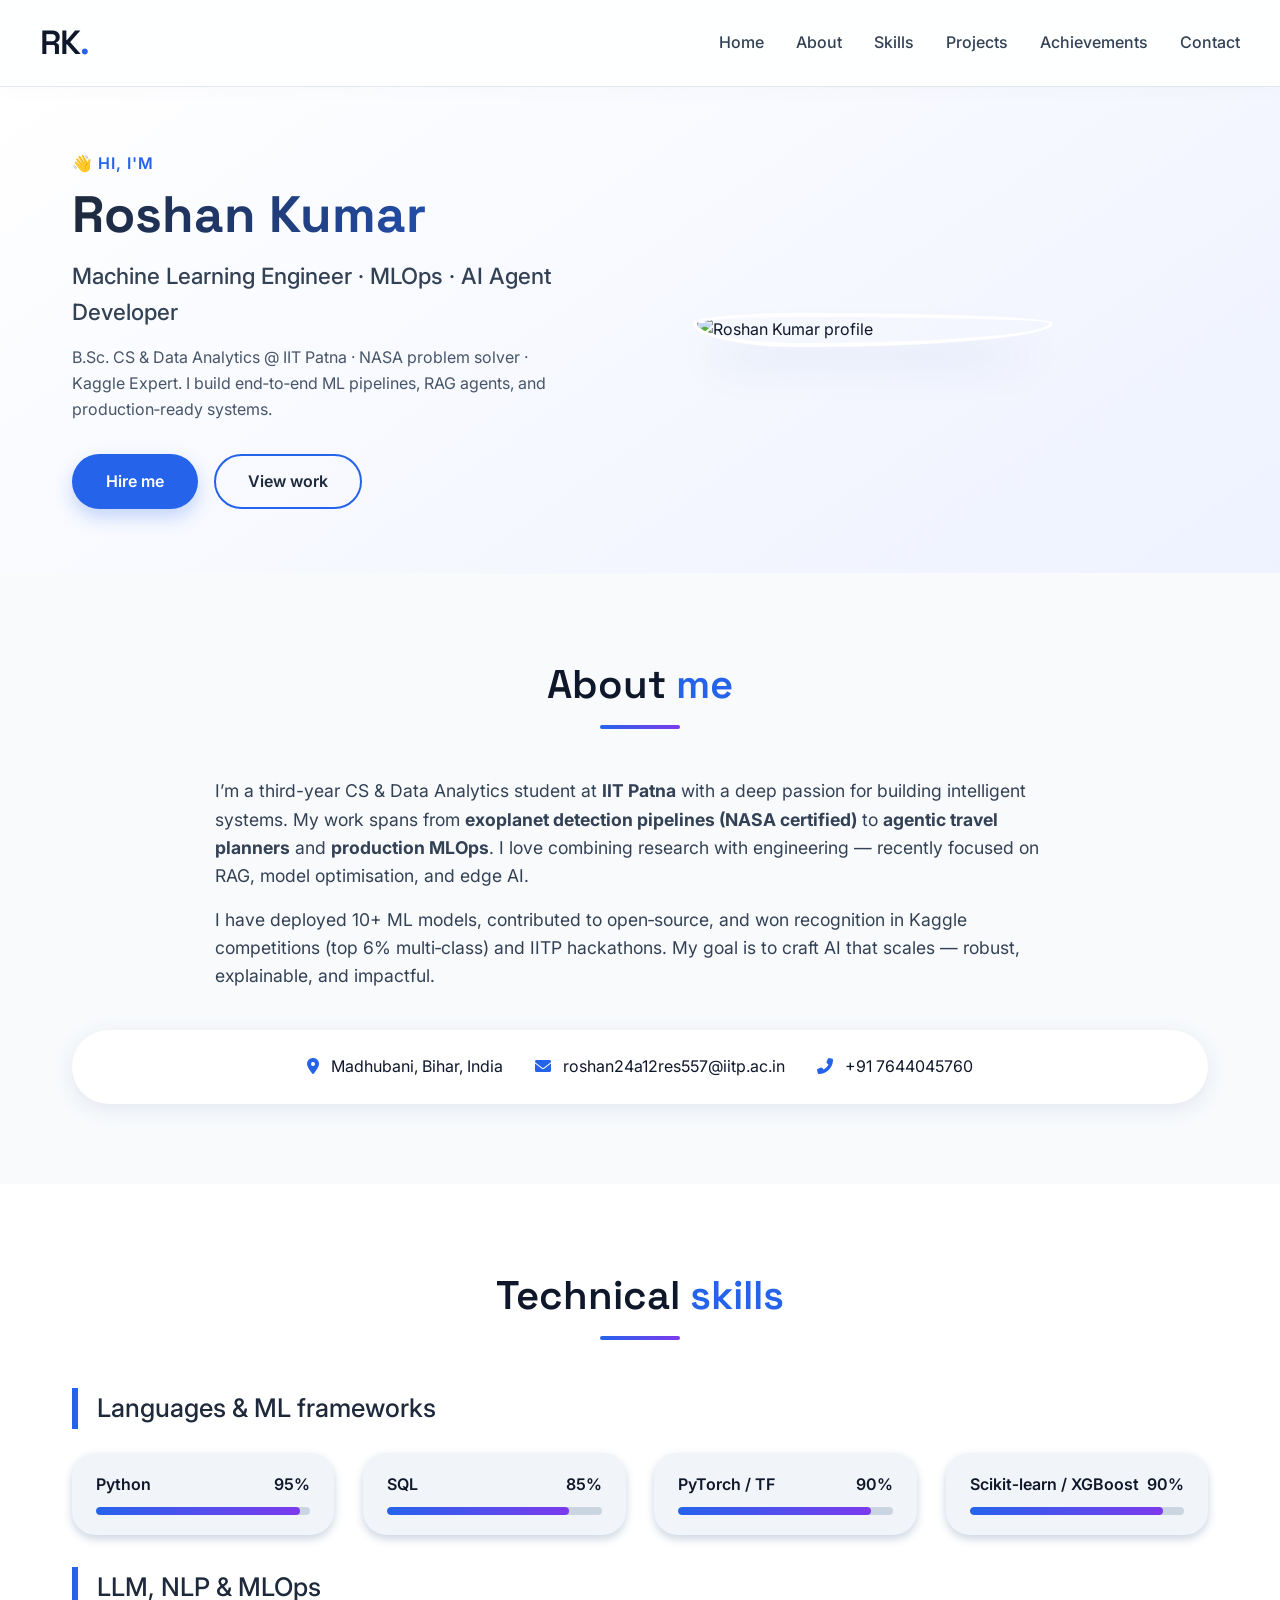
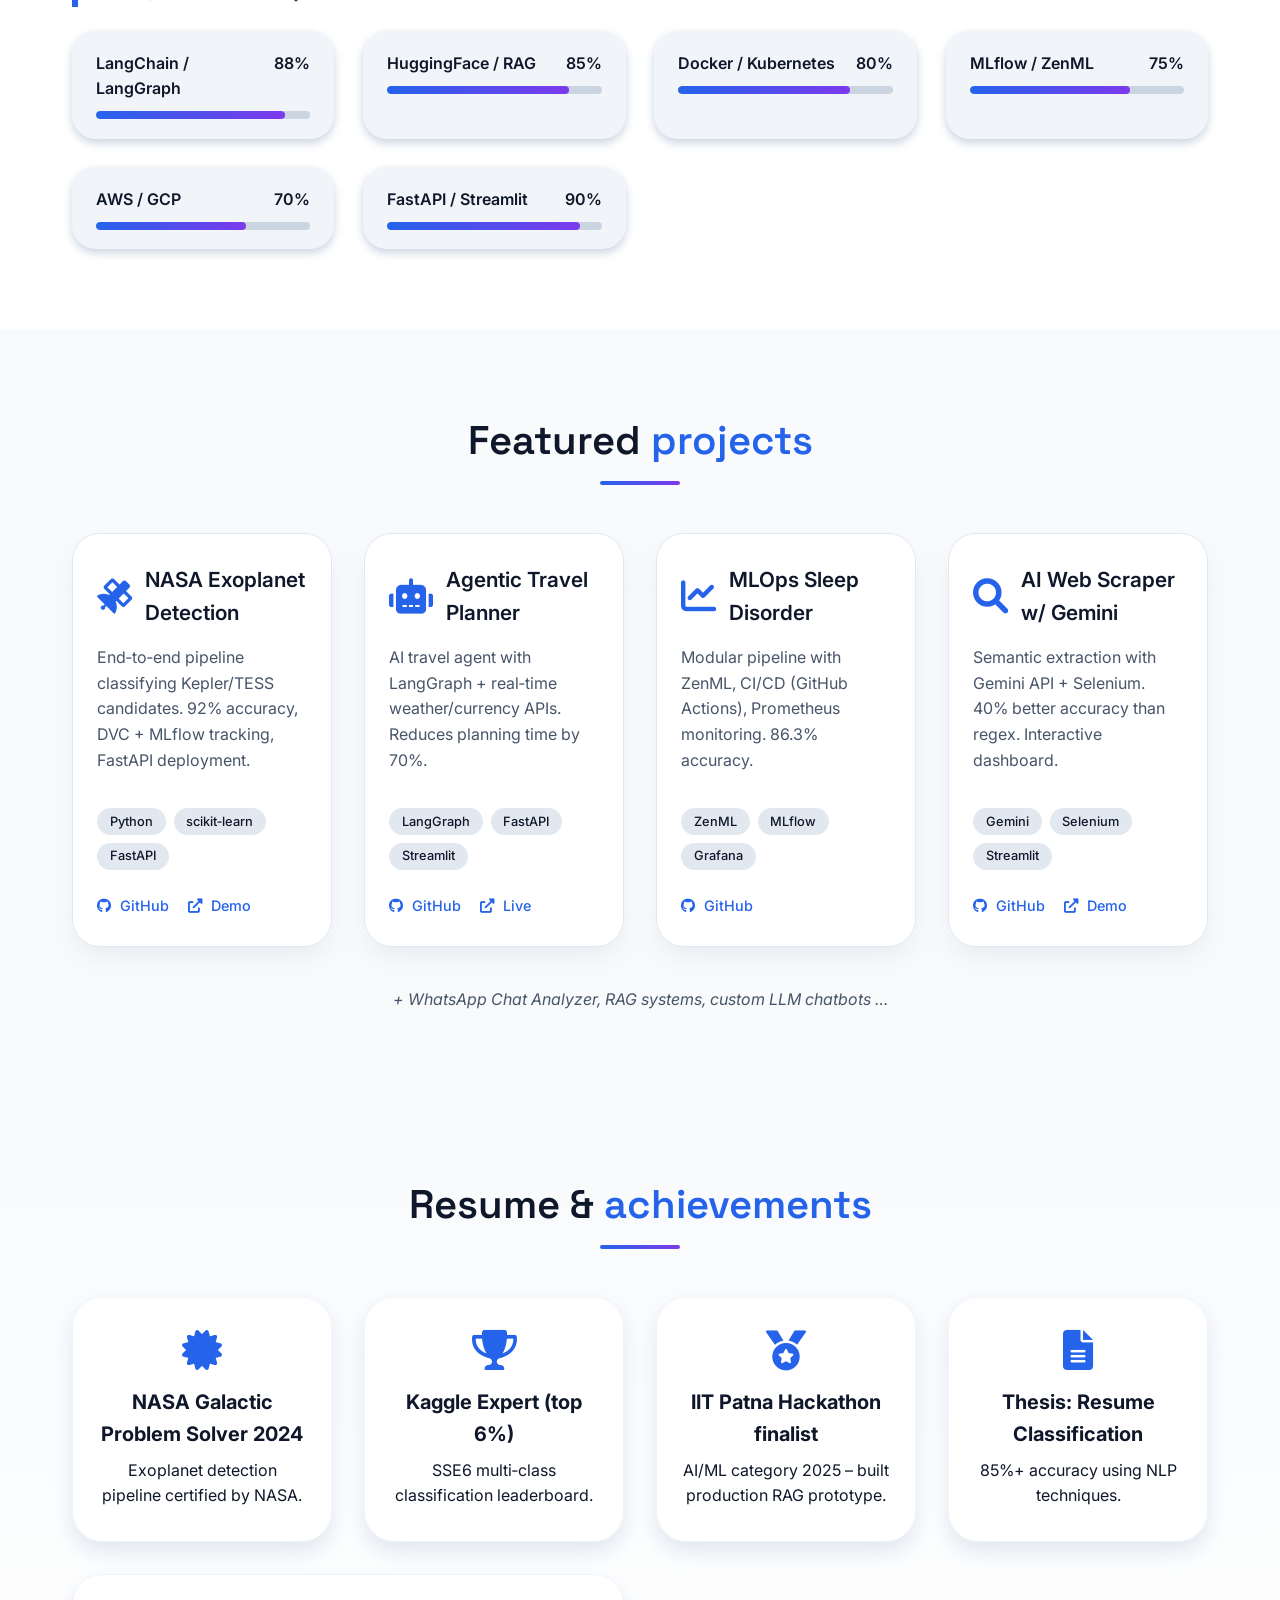
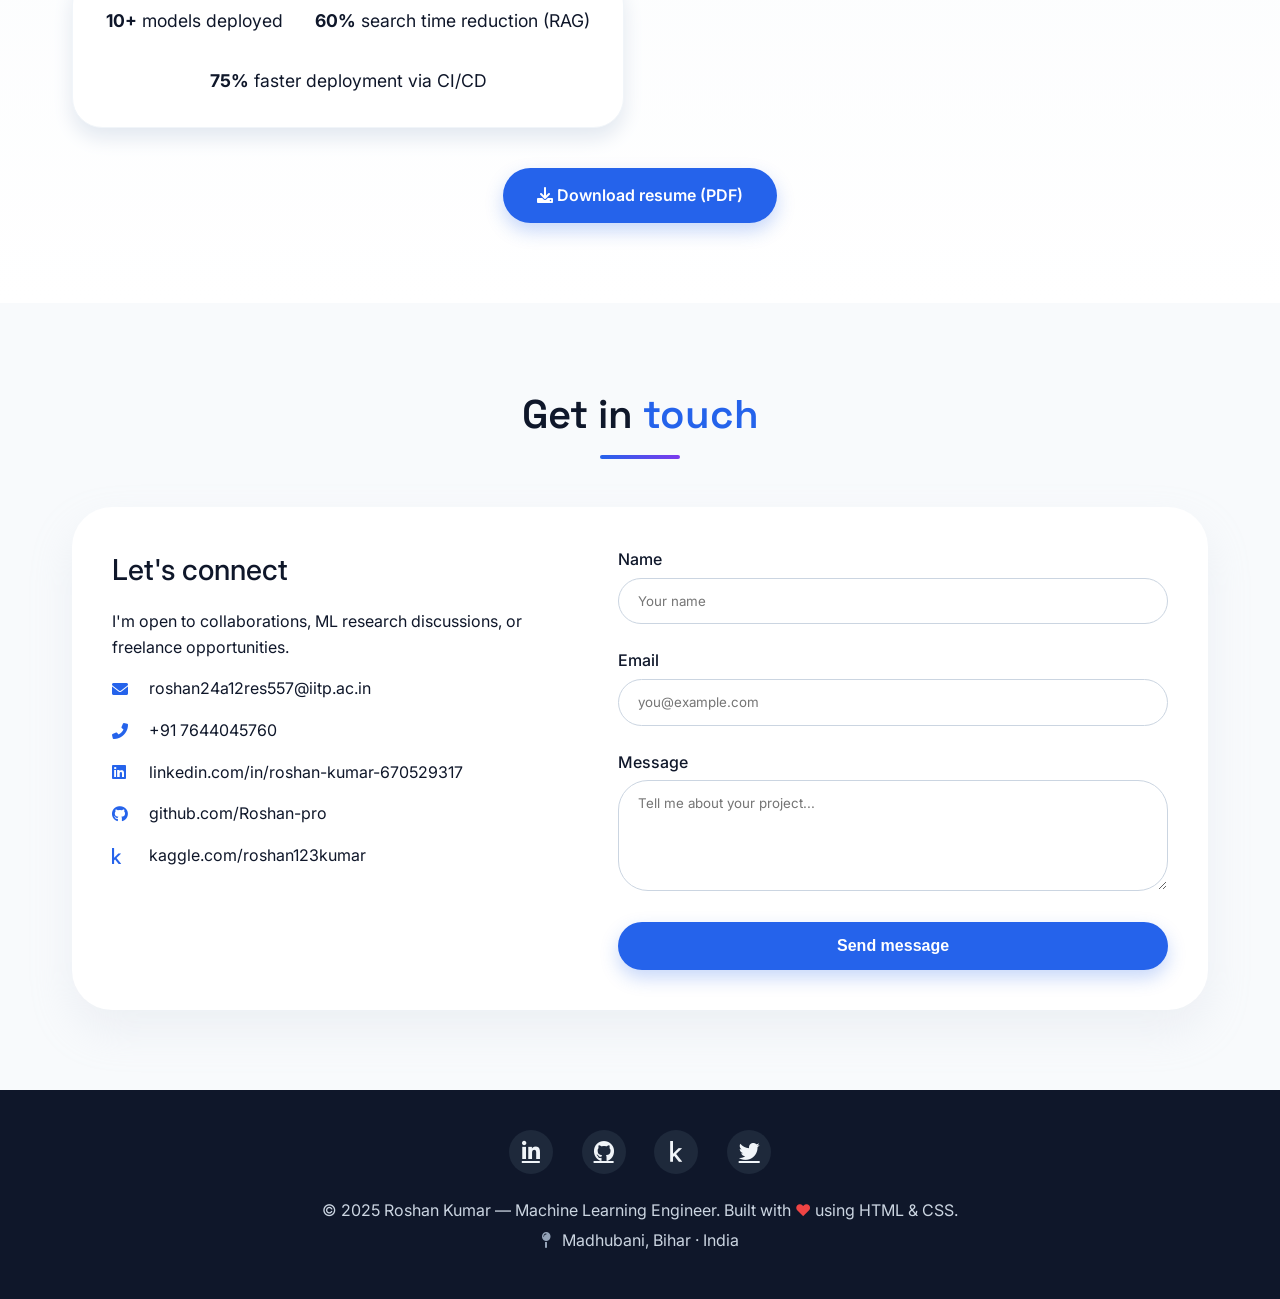
==== index.html @ 7abda6be "Rename porfolio.html to index.html" ====
<!DOCTYPE html>
<html lang="en">
<head>
    <meta charset="UTF-8">
    <meta name="viewport" content="width=device-width, initial-scale=1.0">
    <title>Roshan Kumar · ML Portfolio</title>
    <!-- Google Fonts -->
    <link rel="preconnect" href="https://fonts.googleapis.com">
    <link rel="preconnect" href="https://fonts.gstatic.com" crossorigin>
    <link href="https://fonts.googleapis.com/css2?family=Inter:opsz,wght@14..32,300..700&family=Space+Grotesk:wght@400;500;600&display=swap" rel="stylesheet">
    <!-- Font Awesome for icons (social, etc) — purely frontend styling -->
    <link rel="stylesheet" href="https://cdnjs.cloudflare.com/ajax/libs/font-awesome/6.0.0-beta3/css/all.min.css">
    <!-- external CSS (linked as requested) -->
    <link rel="stylesheet" href="portfolio.css">
</head>
<body>
    <!-- 1. header with name/logo + navigation bar -->
    <header class="site-header">
        <div class="container header-flex">
            <div class="logo">
                <a href="#">RK<span class="logo-dot">.</span></a>
            </div>
            <nav class="navbar">
                <ul>
                    <li><a href="#home">Home</a></li>
                    <li><a href="#about">About</a></li>
                    <li><a href="#skills">Skills</a></li>
                    <li><a href="#projects">Projects</a></li>
                    <li><a href="#achievements">Achievements</a></li>
                    <li><a href="#contact">Contact</a></li>
                </ul>
            </nav>
        </div>
    </header>

    <main>
        <!-- 3. Hero section with image & short intro -->
        <section id="home" class="hero">
            <div class="container hero-grid">
                <div class="hero-content">
                    <p class="hero-greeting">👋 Hi, I'm</p>
                    <h1>Roshan Kumar</h1>
                    <h2 class="hero-tagline">Machine Learning Engineer · MLOps · AI Agent Developer</h2>
                    <p class="hero-brief">B.Sc. CS & Data Analytics @ IIT Patna · NASA problem solver · Kaggle Expert. I build end‑to‑end ML pipelines, RAG agents, and production‑ready systems.</p>
                    <div class="hero-cta">
                        <a href="#contact" class="btn btn-primary">Hire me</a>
                        <a href="#projects" class="btn btn-outline">View work</a>
                    </div>
                </div>
                <div class="hero-image">
                    <!-- placeholder for professional avatar / photo -->
                    <div class="avatar-frame">
                        <img src="https://placehold.co/400x400/1e293b/94a3b8?text=Roshan+K." alt="Roshan Kumar profile">
                    </div>
                </div>
            </div>
        </section>

        <!-- 4. About section -->
        <section id="about" class="about">
            <div class="container">
                <div class="section-title">
                    <h2>About <span class="accent">me</span></h2>
                    <div class="title-underline"></div>
                </div>
                <div class="about-content">
                    <p>I’m a third-year CS & Data Analytics student at <strong>IIT Patna</strong> with a deep passion for building intelligent systems. My work spans from <strong>exoplanet detection pipelines (NASA certified)</strong> to <strong>agentic travel planners</strong> and <strong>production MLOps</strong>. I love combining research with engineering — recently focused on RAG, model optimisation, and edge AI.</p>
                    <p>I have deployed 10+ ML models, contributed to open‑source, and won recognition in Kaggle competitions (top 6% multi‑class) and IITP hackathons. My goal is to craft AI that scales — robust, explainable, and impactful.</p>
                    <div class="about-contact-row">
                        <span><i class="fas fa-map-marker-alt"></i> Madhubani, Bihar, India</span>
                        <span><i class="fas fa-envelope"></i> roshan24a12res557@iitp.ac.in</span>
                        <span><i class="fas fa-phone-alt"></i> +91 7644045760</span>
                    </div>
                </div>
            </div>
        </section>

        <!-- 5. Skills section with progress-style cards -->
        <section id="skills" class="skills">
            <div class="container">
                <div class="section-title">
                    <h2>Technical <span class="accent">skills</span></h2>
                    <div class="title-underline"></div>
                </div>

                <div class="skills-category">
                    <h3>Languages & ML frameworks</h3>
                    <div class="skills-grid">
                        <div class="skill-card">
                            <div class="skill-info"><span>Python</span><span>95%</span></div>
                            <div class="progress-bar"><div class="progress-fill" style="width:95%"></div></div>
                        </div>
                        <div class="skill-card">
                            <div class="skill-info"><span>SQL</span><span>85%</span></div>
                            <div class="progress-bar"><div class="progress-fill" style="width:85%"></div></div>
                        </div>
                        <div class="skill-card">
                            <div class="skill-info"><span>PyTorch / TF</span><span>90%</span></div>
                            <div class="progress-bar"><div class="progress-fill" style="width:90%"></div></div>
                        </div>
                        <div class="skill-card">
                            <div class="skill-info"><span>Scikit‑learn / XGBoost</span><span>90%</span></div>
                            <div class="progress-bar"><div class="progress-fill" style="width:90%"></div></div>
                        </div>
                    </div>
                </div>

                <div class="skills-category">
                    <h3>LLM, NLP & MLOps</h3>
                    <div class="skills-grid">
                        <div class="skill-card">
                            <div class="skill-info"><span>LangChain / LangGraph</span><span>88%</span></div>
                            <div class="progress-bar"><div class="progress-fill" style="width:88%"></div></div>
                        </div>
                        <div class="skill-card">
                            <div class="skill-info"><span>HuggingFace / RAG</span><span>85%</span></div>
                            <div class="progress-bar"><div class="progress-fill" style="width:85%"></div></div>
                        </div>
                        <div class="skill-card">
                            <div class="skill-info"><span>Docker / Kubernetes</span><span>80%</span></div>
                            <div class="progress-bar"><div class="progress-fill" style="width:80%"></div></div>
                        </div>
                        <div class="skill-card">
                            <div class="skill-info"><span>MLflow / ZenML</span><span>75%</span></div>
                            <div class="progress-bar"><div class="progress-fill" style="width:75%"></div></div>
                        </div>
                        <div class="skill-card">
                            <div class="skill-info"><span>AWS / GCP</span><span>70%</span></div>
                            <div class="progress-bar"><div class="progress-fill" style="width:70%"></div></div>
                        </div>
                        <div class="skill-card">
                            <div class="skill-info"><span>FastAPI / Streamlit</span><span>90%</span></div>
                            <div class="progress-bar"><div class="progress-fill" style="width:90%"></div></div>
                        </div>
                    </div>
                </div>
            </div>
        </section>

        <!-- 6. Projects section (4 cards) -->
        <section id="projects" class="projects">
            <div class="container">
                <div class="section-title">
                    <h2>Featured <span class="accent">projects</span></h2>
                    <div class="title-underline"></div>
                </div>
                <div class="projects-grid">
                    <!-- card 1 -->
                    <div class="project-card">
                        <div class="project-header">
                            <i class="fas fa-satellite"></i>
                            <h3>NASA Exoplanet Detection</h3>
                        </div>
                        <p class="project-desc">End‑to‑end pipeline classifying Kepler/TESS candidates. 92% accuracy, DVC + MLflow tracking, FastAPI deployment.</p>
                        <div class="project-tech">
                            <span>Python</span><span>scikit‑learn</span><span>FastAPI</span>
                        </div>
                        <div class="project-links">
                            <a href="#"><i class="fab fa-github"></i> GitHub</a>
                            <a href="#"><i class="fas fa-external-link-alt"></i> Demo</a>
                        </div>
                    </div>
                    <!-- card 2 -->
                    <div class="project-card">
                        <div class="project-header">
                            <i class="fas fa-robot"></i>
                            <h3>Agentic Travel Planner</h3>
                        </div>
                        <p class="project-desc">AI travel agent with LangGraph + real‑time weather/currency APIs. Reduces planning time by 70%.</p>
                        <div class="project-tech">
                            <span>LangGraph</span><span>FastAPI</span><span>Streamlit</span>
                        </div>
                        <div class="project-links">
                            <a href="#"><i class="fab fa-github"></i> GitHub</a>
                            <a href="#"><i class="fas fa-external-link-alt"></i> Live</a>
                        </div>
                    </div>
                    <!-- card 3 -->
                    <div class="project-card">
                        <div class="project-header">
                            <i class="fas fa-chart-line"></i>
                            <h3>MLOps Sleep Disorder</h3>
                        </div>
                        <p class="project-desc">Modular pipeline with ZenML, CI/CD (GitHub Actions), Prometheus monitoring. 86.3% accuracy.</p>
                        <div class="project-tech">
                            <span>ZenML</span><span>MLflow</span><span>Grafana</span>
                        </div>
                        <div class="project-links">
                            <a href="#"><i class="fab fa-github"></i> GitHub</a>
                        </div>
                    </div>
                    <!-- card 4 -->
                    <div class="project-card">
                        <div class="project-header">
                            <i class="fas fa-search"></i>
                            <h3>AI Web Scraper w/ Gemini</h3>
                        </div>
                        <p class="project-desc">Semantic extraction with Gemini API + Selenium. 40% better accuracy than regex. Interactive dashboard.</p>
                        <div class="project-tech">
                            <span>Gemini</span><span>Selenium</span><span>Streamlit</span>
                        </div>
                        <div class="project-links">
                            <a href="#"><i class="fab fa-github"></i> GitHub</a>
                            <a href="#"><i class="fas fa-external-link-alt"></i> Demo</a>
                        </div>
                    </div>
                </div>
                <!-- extra mention: WhatsApp analyzer (as 5th but we keep at least 4) -->
                <p class="more-projects">+ WhatsApp Chat Analyzer, RAG systems, custom LLM chatbots …</p>
            </div>
        </section>

        <!-- 7. Resume / Achievements section -->
        <section id="achievements" class="achievements">
            <div class="container">
                <div class="section-title">
                    <h2>Resume & <span class="accent">achievements</span></h2>
                    <div class="title-underline"></div>
                </div>

                <div class="achievement-grid">
                    <div class="achievement-card">
                        <i class="fas fa-certificate"></i>
                        <h3>NASA Galactic Problem Solver 2024</h3>
                        <p>Exoplanet detection pipeline certified by NASA.</p>
                    </div>
                    <div class="achievement-card">
                        <i class="fas fa-trophy"></i>
                        <h3>Kaggle Expert (top 6%)</h3>
                        <p>SSE6 multi‑class classification leaderboard.</p>
                    </div>
                    <div class="achievement-card">
                        <i class="fas fa-medal"></i>
                        <h3>IIT Patna Hackathon finalist</h3>
                        <p>AI/ML category 2025 – built production RAG prototype.</p>
                    </div>
                    <div class="achievement-card">
                        <i class="fas fa-file-alt"></i>
                        <h3>Thesis: Resume Classification</h3>
                        <p>85%+ accuracy using NLP techniques.</p>
                    </div>
                    <div class="achievement-card wide-card">
                        <div class="achieve-stats">
                            <span><strong>10+</strong> models deployed</span>
                            <span><strong>60%</strong> search time reduction (RAG)</span>
                            <span><strong>75%</strong> faster deployment via CI/CD</span>
                        </div>
                    </div>
                </div>
                <!-- downloadable resume placeholder (simulated) -->
                <div class="resume-download">
                    <a href="#" class="btn btn-primary"><i class="fas fa-download"></i> Download resume (PDF)</a>
                </div>
            </div>
        </section>

        <!-- 8. Contact form -->
        <section id="contact" class="contact">
            <div class="container">
                <div class="section-title">
                    <h2>Get in <span class="accent">touch</span></h2>
                    <div class="title-underline"></div>
                </div>
                <div class="contact-grid">
                    <div class="contact-info">
                        <h3>Let's connect</h3>
                        <p>I'm open to collaborations, ML research discussions, or freelance opportunities.</p>
                        <div class="contact-details-list">
                            <div><i class="fas fa-envelope"></i> roshan24a12res557@iitp.ac.in</div>
                            <div><i class="fas fa-phone-alt"></i> +91 7644045760</div>
                            <div><i class="fab fa-linkedin"></i> linkedin.com/in/roshan-kumar-670529317</div>
                            <div><i class="fab fa-github"></i> github.com/Roshan-pro</div>
                            <div><i class="fab fa-kaggle"></i> kaggle.com/roshan123kumar</div>
                        </div>
                    </div>
                    <div class="contact-form">
                        <form action="#" method="post">
                            <div class="form-group">
                                <label for="name">Name</label>
                                <input type="text" id="name" name="name" placeholder="Your name" required>
                            </div>
                            <div class="form-group">
                                <label for="email">Email</label>
                                <input type="email" id="email" name="email" placeholder="you@example.com" required>
                            </div>
                            <div class="form-group">
                                <label for="message">Message</label>
                                <textarea id="message" name="message" rows="5" placeholder="Tell me about your project..."></textarea>
                            </div>
                            <button type="submit" class="btn btn-primary full-width">Send message</button>
                        </form>
                    </div>
                </div>
            </div>
        </section>
    </main>

    <!-- 9. Footer with social links -->
    <footer class="site-footer">
        <div class="container">
            <div class="footer-social">
                <a href="#" aria-label="LinkedIn"><i class="fab fa-linkedin-in"></i></a>
                <a href="#" aria-label="GitHub"><i class="fab fa-github"></i></a>
                <a href="#" aria-label="Kaggle"><i class="fab fa-kaggle"></i></a>
                <a href="#" aria-label="Twitter"><i class="fab fa-twitter"></i></a>
            </div>
            <div class="footer-text">
                <p>© 2025 Roshan Kumar — Machine Learning Engineer. Built with <span style="color: #ef4444;">❤</span> using HTML & CSS.</p>
                <p class="footer-address"><i class="fas fa-map-pin"></i> Madhubani, Bihar · India</p>
            </div>
        </div>
    </footer>
</body>
</html>
---- portfolio.css ----
/* style.css - external stylesheet for Roshan Kumar portfolio */
* {
    margin: 0;
    padding: 0;
    box-sizing: border-box;
}

body {
    font-family: "Inter", sans-serif;
    background-color: #f8fafc;
    color: #0f172a;
    line-height: 1.6;
    scroll-behavior: smooth;
}

.container {
    max-width: 1200px;
    margin: 0 auto;
    padding: 0 2rem;
}

/* header */
.site-header {
    background-color: #ffffffdd;
    backdrop-filter: blur(6px);
    box-shadow: 0 4px 20px rgba(0,0,0,0.02);
    position: sticky;
    top: 0;
    z-index: 10;
    border-bottom: 1px solid #e2e8f0;
}

.header-flex {
    display: flex;
    justify-content: space-between;
    align-items: center;
    flex-wrap: wrap;
    padding: 1rem 0;
}

.logo a {
    font-family: "Space Grotesk", sans-serif;
    font-size: 2.1rem;
    font-weight: 600;
    color: #0f172a;
    text-decoration: none;
    letter-spacing: -1px;
}

.logo-dot {
    color: #2563eb;
}

.navbar ul {
    display: flex;
    gap: 2rem;
    list-style: none;
    flex-wrap: wrap;
}

.navbar a {
    text-decoration: none;
    font-weight: 500;
    color: #334155;
    transition: color 0.2s;
    font-size: 1rem;
}

.navbar a:hover {
    color: #2563eb;
}

/* hero */
.hero {
    background: linear-gradient(145deg, #ffffff 0%, #eef2ff 100%);
    padding: 4rem 0 4rem;
}

.hero-grid {
    display: grid;
    grid-template-columns: 1fr 0.9fr;
    gap: 3rem;
    align-items: center;
}

.hero-greeting {
    color: #2563eb;
    font-weight: 600;
    text-transform: uppercase;
    letter-spacing: 1px;
    margin-bottom: 0.5rem;
}

.hero h1 {
    font-size: 3.2rem;
    font-weight: 700;
    line-height: 1.2;
    font-family: "Space Grotesk", sans-serif;
    background: linear-gradient(to right, #1e293b, #2563eb);
    -webkit-background-clip: text;
    -webkit-text-fill-color: transparent;
}

.hero-tagline {
    font-size: 1.4rem;
    font-weight: 500;
    color: #334155;
    margin: 0.75rem 0 1rem;
}

.hero-brief {
    color: #475569;
    max-width: 500px;
    margin-bottom: 2rem;
}

.avatar-frame {
    width: 100%;
    max-width: 360px;
    border-radius: 30% 70% 70% 30% / 30% 30% 70% 70%;
    overflow: hidden;
    box-shadow: 0 25px 40px -15px #1e3a8a66;
    border: 4px solid white;
    transition: transform 0.3s;
}

.avatar-frame img {
    width: 100%;
    height: auto;
    display: block;
}

.hero-cta {
    display: flex;
    gap: 1rem;
    flex-wrap: wrap;
}

.btn {
    display: inline-block;
    padding: 0.8rem 2rem;
    border-radius: 40px;
    font-weight: 600;
    text-decoration: none;
    transition: all 0.2s;
    border: 2px solid transparent;
    cursor: pointer;
    font-size: 1rem;
}

.btn-primary {
    background: #2563eb;
    color: white;
    box-shadow: 0 8px 18px #2563eb40;
}

.btn-primary:hover {
    background: #1d4ed8;
    transform: scale(1.02);
}

.btn-outline {
    background: transparent;
    border: 2px solid #2563eb;
    color: #1e293b;
}

.btn-outline:hover {
    background: #2563eb10;
    border-color: #1d4ed8;
}

/* sections general */
section {
    padding: 5rem 0;
}

.section-title {
    text-align: center;
    margin-bottom: 3rem;
}

.section-title h2 {
    font-size: 2.5rem;
    font-weight: 600;
    font-family: "Space Grotesk", sans-serif;
    color: #0f172a;
}

.accent {
    color: #2563eb;
}

.title-underline {
    width: 80px;
    height: 4px;
    background: linear-gradient(90deg, #2563eb, #7c3aed);
    margin: 0.5rem auto 0;
    border-radius: 2px;
}

/* about */
.about-content p {
    font-size: 1.1rem;
    max-width: 850px;
    margin: 1rem auto;
    color: #334155;
}

.about-contact-row {
    display: flex;
    flex-wrap: wrap;
    justify-content: center;
    gap: 2rem;
    margin-top: 2.5rem;
    background: #ffffff;
    padding: 1.5rem;
    border-radius: 60px;
    box-shadow: 0 5px 20px #e2e8f0;
}

.about-contact-row span i {
    color: #2563eb;
    margin-right: 0.5rem;
}

/* skills */
.skills {
    background: #ffffff;
}

.skills-category h3 {
    font-size: 1.6rem;
    font-weight: 500;
    margin: 2rem 0 1.5rem;
    color: #1e293b;
    border-left: 6px solid #2563eb;
    padding-left: 1.2rem;
}

.skills-grid {
    display: grid;
    grid-template-columns: repeat(auto-fit, minmax(260px, 1fr));
    gap: 1.8rem;
}

.skill-card {
    background: #f1f5f9;
    padding: 1.2rem 1.5rem;
    border-radius: 24px;
    box-shadow: 0 4px 10px #cbd5e1;
    transition: all 0.25s;
}

.skill-card:hover {
    transform: translateY(-5px);
    background: #f8fafc;
    box-shadow: 0 15px 25px #94a3b8;
}

.skill-info {
    display: flex;
    justify-content: space-between;
    font-weight: 600;
    margin-bottom: 0.6rem;
}

.progress-bar {
    height: 8px;
    background: #cbd5e1;
    border-radius: 20px;
    overflow: hidden;
}

.progress-fill {
    height: 100%;
    background: linear-gradient(90deg, #2563eb, #7c3aed);
    border-radius: 20px;
}

/* projects */
.projects-grid {
    display: grid;
    grid-template-columns: repeat(auto-fit, minmax(250px, 1fr));
    gap: 2rem;
}

.project-card {
    background: white;
    padding: 1.8rem 1.5rem;
    border-radius: 28px;
    box-shadow: 0 12px 24px -8px #cbd5e180;
    transition: all 0.3s;
    border: 1px solid #e2e8f0;
    display: flex;
    flex-direction: column;
}

.project-card:hover {
    transform: translateY(-10px);
    box-shadow: 0 25px 35px -12px #2563eb60;
}

.project-header {
    display: flex;
    align-items: center;
    gap: 0.8rem;
    margin-bottom: 1rem;
}

.project-header i {
    font-size: 2.2rem;
    color: #2563eb;
}

.project-header h3 {
    font-size: 1.3rem;
    font-weight: 600;
}

.project-desc {
    color: #475569;
    flex-grow: 1;
    margin-bottom: 1.2rem;
}

.project-tech {
    display: flex;
    flex-wrap: wrap;
    gap: 0.5rem;
    margin: 1rem 0;
}

.project-tech span {
    background: #e2e8f0;
    padding: 0.2rem 0.8rem;
    border-radius: 30px;
    font-size: 0.8rem;
    font-weight: 500;
}

.project-links {
    display: flex;
    gap: 1.2rem;
    margin-top: 0.5rem;
}

.project-links a {
    text-decoration: none;
    color: #2563eb;
    font-weight: 500;
    font-size: 0.9rem;
}

.project-links a i {
    margin-right: 0.3rem;
}

.more-projects {
    margin-top: 2.5rem;
    text-align: center;
    font-style: italic;
    color: #475569;
}

/* achievements */
.achievements {
    background: linear-gradient(to bottom, #f8fafc, #ffffff);
}

.achievement-grid {
    display: grid;
    grid-template-columns: repeat(auto-fit, minmax(210px, 1fr));
    gap: 2rem;
    margin-bottom: 2rem;
}

.achievement-card {
    background: white;
    padding: 2rem 1.5rem;
    border-radius: 30px;
    text-align: center;
    box-shadow: 0 10px 20px #e2e8f0;
    transition: 0.2s;
    border: 1px solid #f1f5f9;
}

.achievement-card:hover {
    background: #f1f5f9;
}

.achievement-card i {
    font-size: 2.5rem;
    color: #2563eb;
    margin-bottom: 1rem;
}

.achievement-card h3 {
    font-size: 1.25rem;
    margin-bottom: 0.5rem;
}

.wide-card {
    grid-column: span 2;
}

.achieve-stats {
    display: flex;
    flex-wrap: wrap;
    justify-content: center;
    gap: 2rem;
    font-size: 1.1rem;
}

.resume-download {
    text-align: center;
    margin-top: 2.5rem;
}

/* contact */
.contact-grid {
    display: grid;
    grid-template-columns: 1fr 1.2fr;
    gap: 3rem;
    background: #ffffff;
    border-radius: 40px;
    padding: 2.5rem;
    box-shadow: 0 20px 40px #cbd5e140;
}

.contact-info h3 {
    font-size: 1.8rem;
    font-weight: 500;
    margin-bottom: 1rem;
}

.contact-details-list div {
    margin: 1rem 0;
    font-size: 1rem;
    display: flex;
    align-items: center;
    gap: 0.8rem;
}

.contact-details-list i {
    width: 24px;
    color: #2563eb;
}

.form-group {
    margin-bottom: 1.5rem;
}

.form-group label {
    display: block;
    font-weight: 500;
    margin-bottom: 0.3rem;
}

.form-group input,
.form-group textarea {
    width: 100%;
    padding: 0.9rem 1.2rem;
    border: 1px solid #cbd5e1;
    border-radius: 30px;
    font-family: "Inter", sans-serif;
    transition: 0.2s;
}

.form-group input:focus,
.form-group textarea:focus {
    outline: none;
    border-color: #2563eb;
    box-shadow: 0 0 0 4px #2563eb20;
}

.full-width {
    width: 100%;
    justify-content: center;
}

/* footer */
.site-footer {
    background: #0f172a;
    color: #cbd5e1;
    padding: 2.5rem 0;
    text-align: center;
}

.footer-social {
    display: flex;
    justify-content: center;
    gap: 1.8rem;
    margin-bottom: 1.5rem;
}

.footer-social a {
    color: #f1f5f9;
    background: #1e293b;
    width: 44px;
    height: 44px;
    border-radius: 50%;
    display: inline-flex;
    align-items: center;
    justify-content: center;
    transition: 0.2s;
    font-size: 1.3rem;
}

.footer-social a:hover {
    background: #2563eb;
    color: white;
}

.footer-text p {
    margin: 0.3rem 0;
}

.footer-address i {
    margin-right: 0.4rem;
    color: #94a3b8;
}

/* responsiveness */
@media (max-width: 800px) {
    .hero-grid, .contact-grid {
        grid-template-columns: 1fr;
        text-align: center;
    }
    .hero-image {
        display: flex;
        justify-content: center;
    }
    .header-flex {
        flex-direction: column;
        gap: 0.8rem;
    }
    .navbar ul {
        justify-content: center;
        gap: 1.2rem;
    }
    .about-contact-row {
        flex-direction: column;
        align-items: center;
        gap: 1rem;
        border-radius: 30px;
    }
    .achievement-grid {
        grid-template-columns: 1fr;
    }
    .wide-card {
        grid-column: auto;
    }
    .skills-grid {
        grid-template-columns: 1fr;
    }
    .projects-grid {
        grid-template-columns: 1fr;
    }
}

@media (max-width: 480px) {
    .hero h1 { font-size: 2.5rem; }
    .section-title h2 { font-size: 2rem; }
}
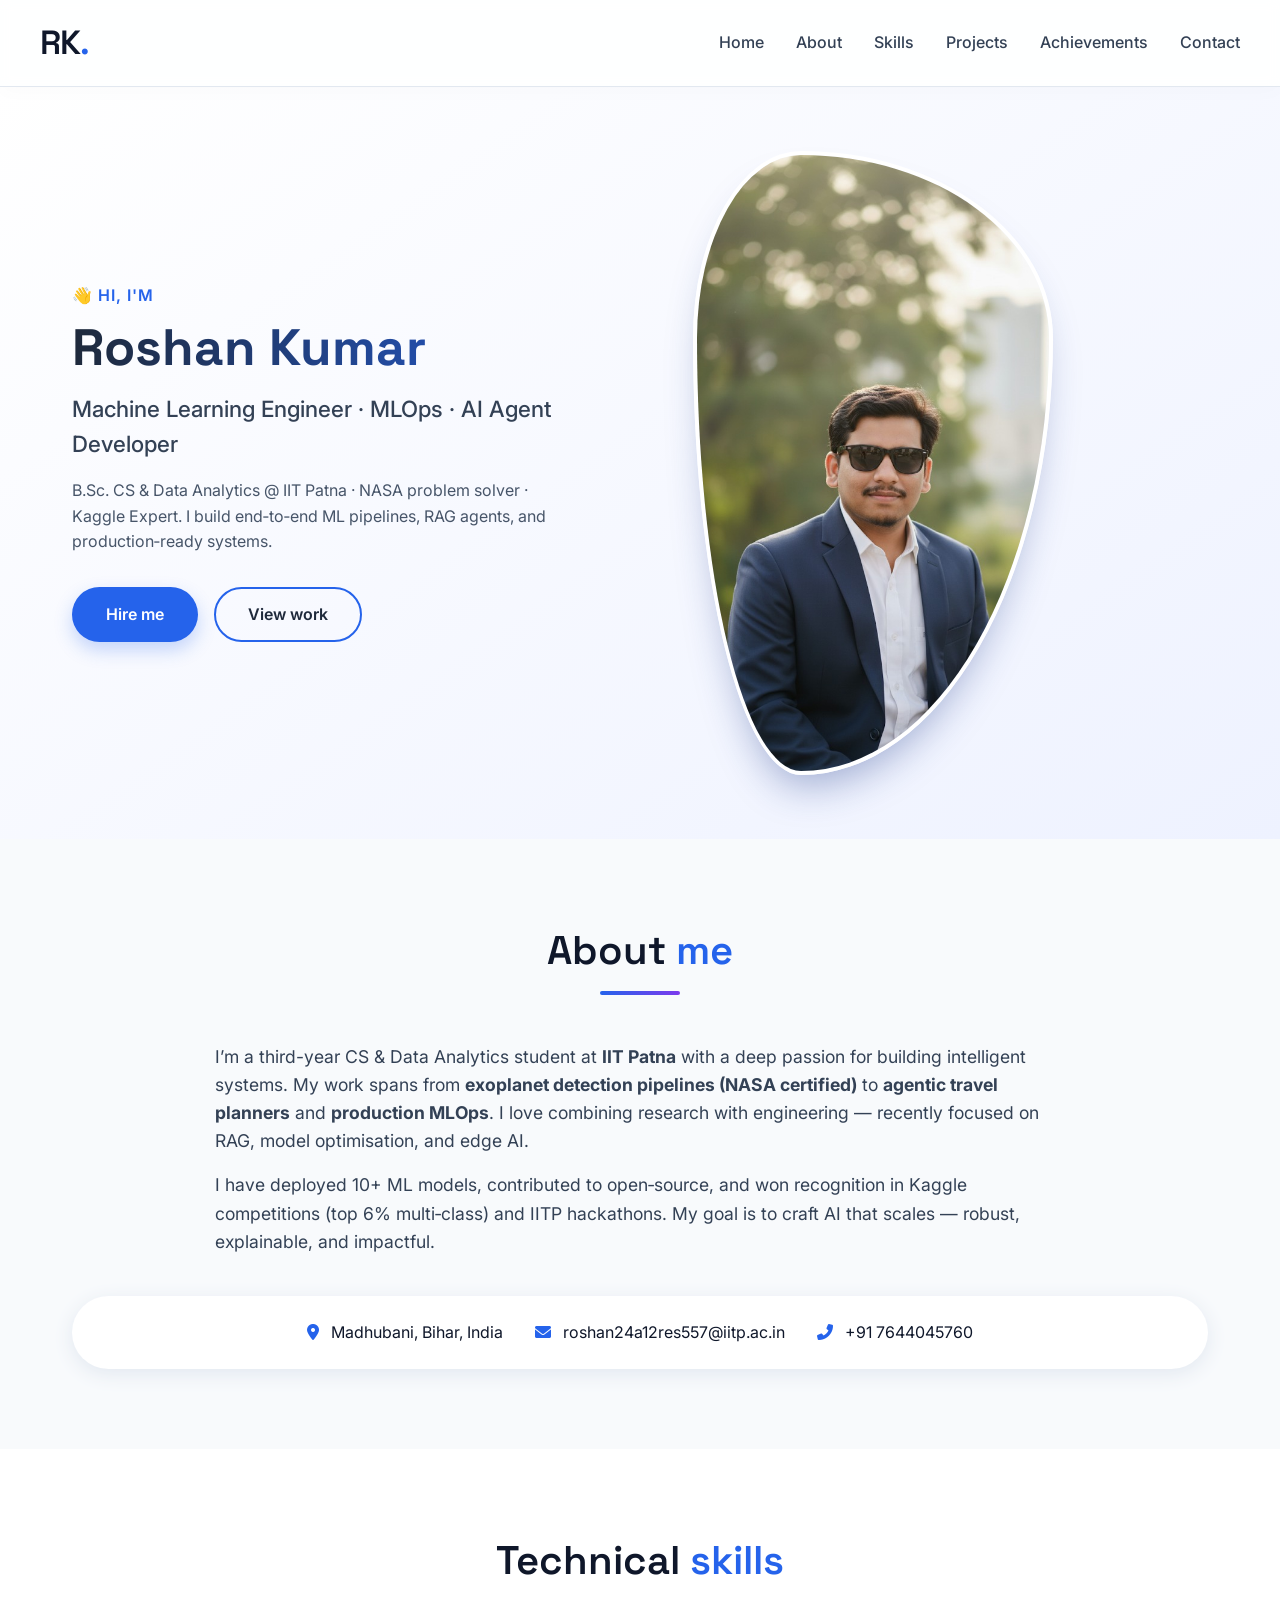
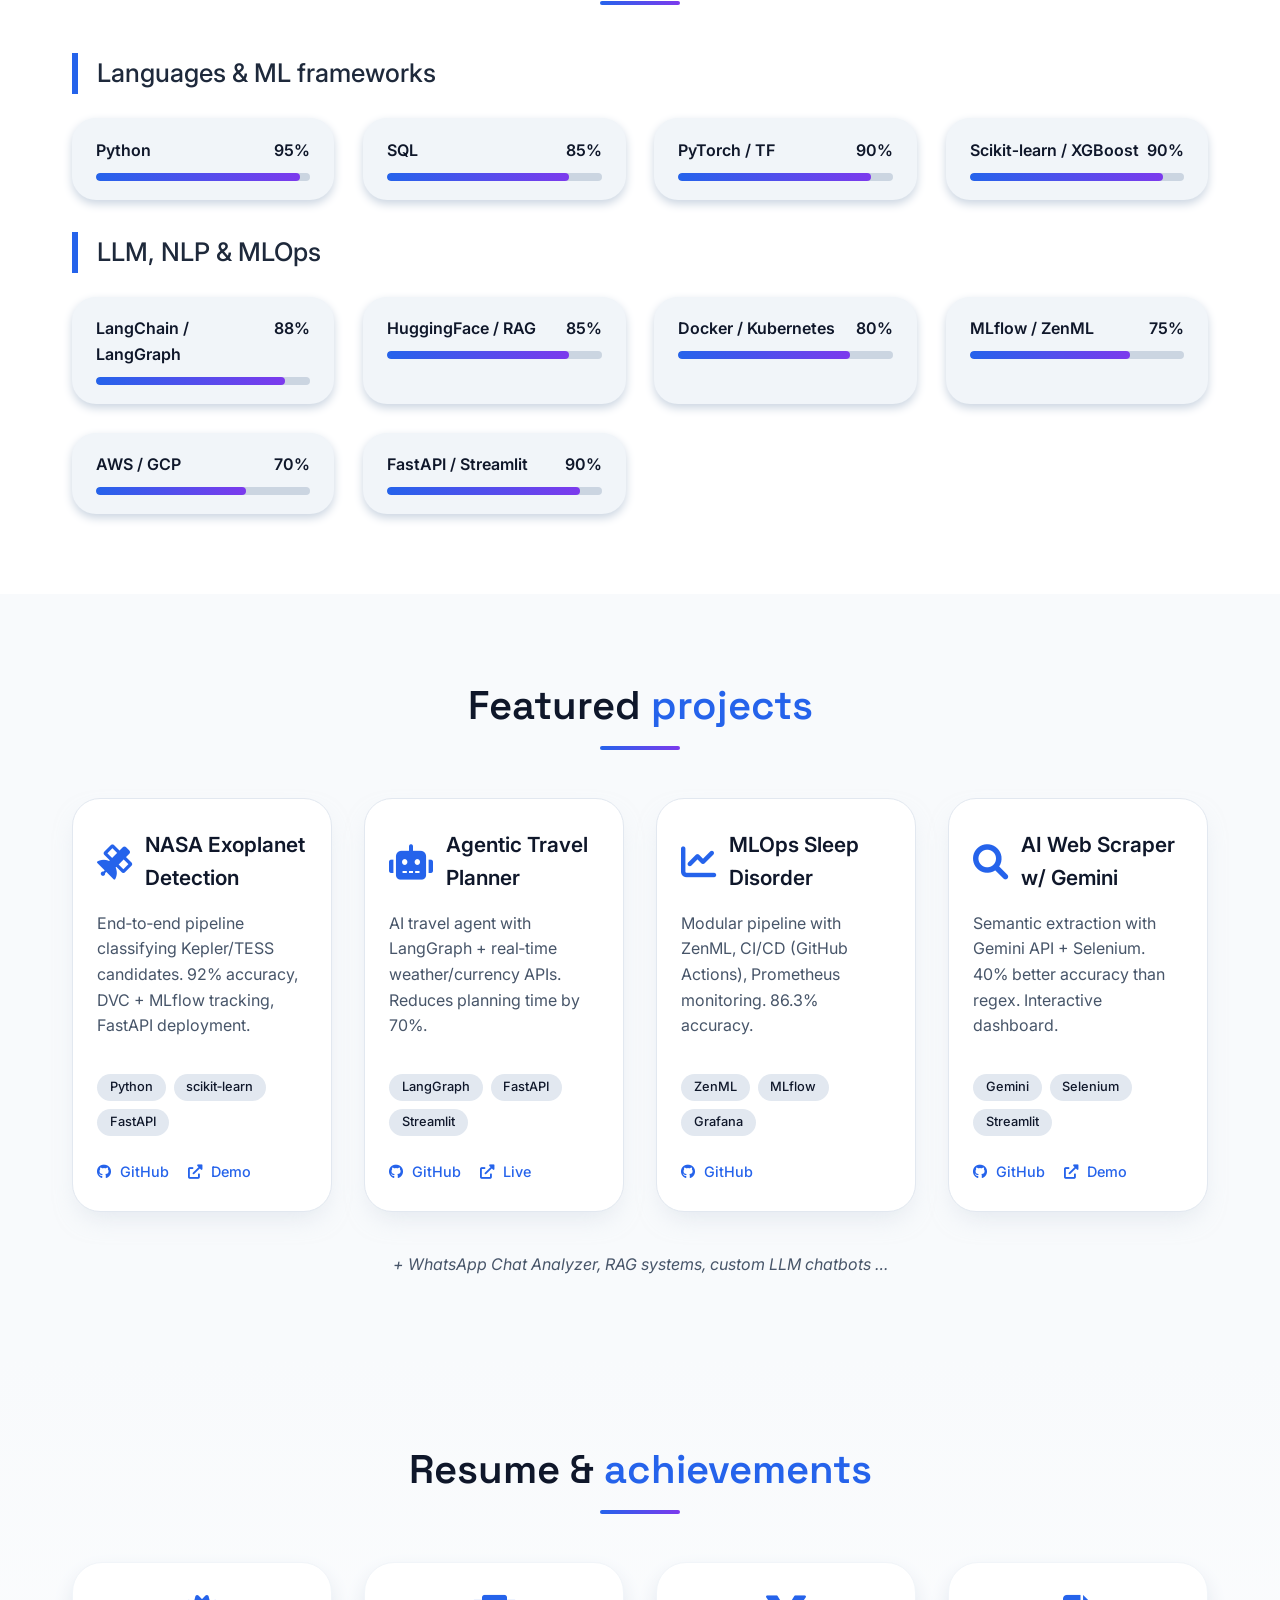
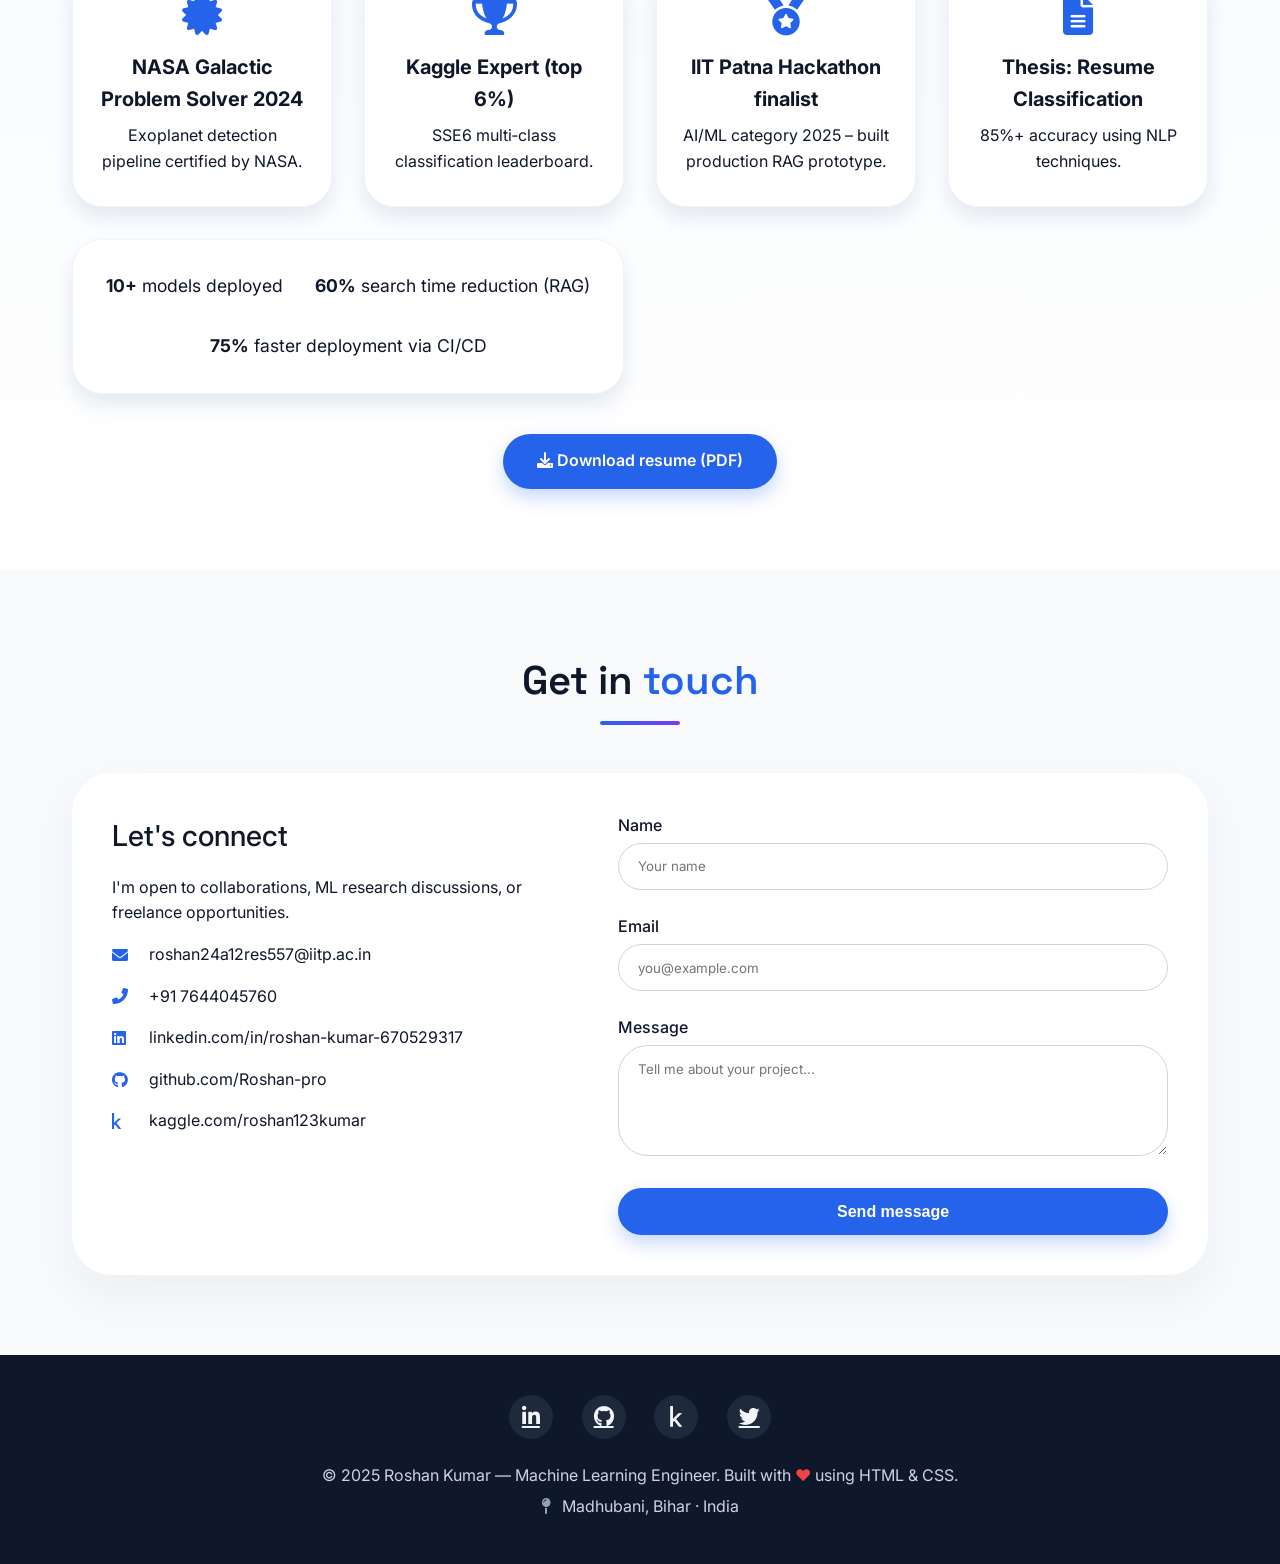
==== commit 7f73f6a7: "Update print statement from 'Hello' to 'Goodbye'" ====
--- a/index.html
+++ b/index.html
@@ -50,7 +50,7 @@
                 <div class="hero-image">
                     <!-- placeholder for professional avatar / photo -->
                     <div class="avatar-frame">
-                        <img src="https://placehold.co/400x400/1e293b/94a3b8?text=Roshan+K." alt="Roshan Kumar profile">
+                        <img src="prfessional_picture.jpg" alt="Roshan Kumar profile">
                     </div>
                 </div>
             </div>
